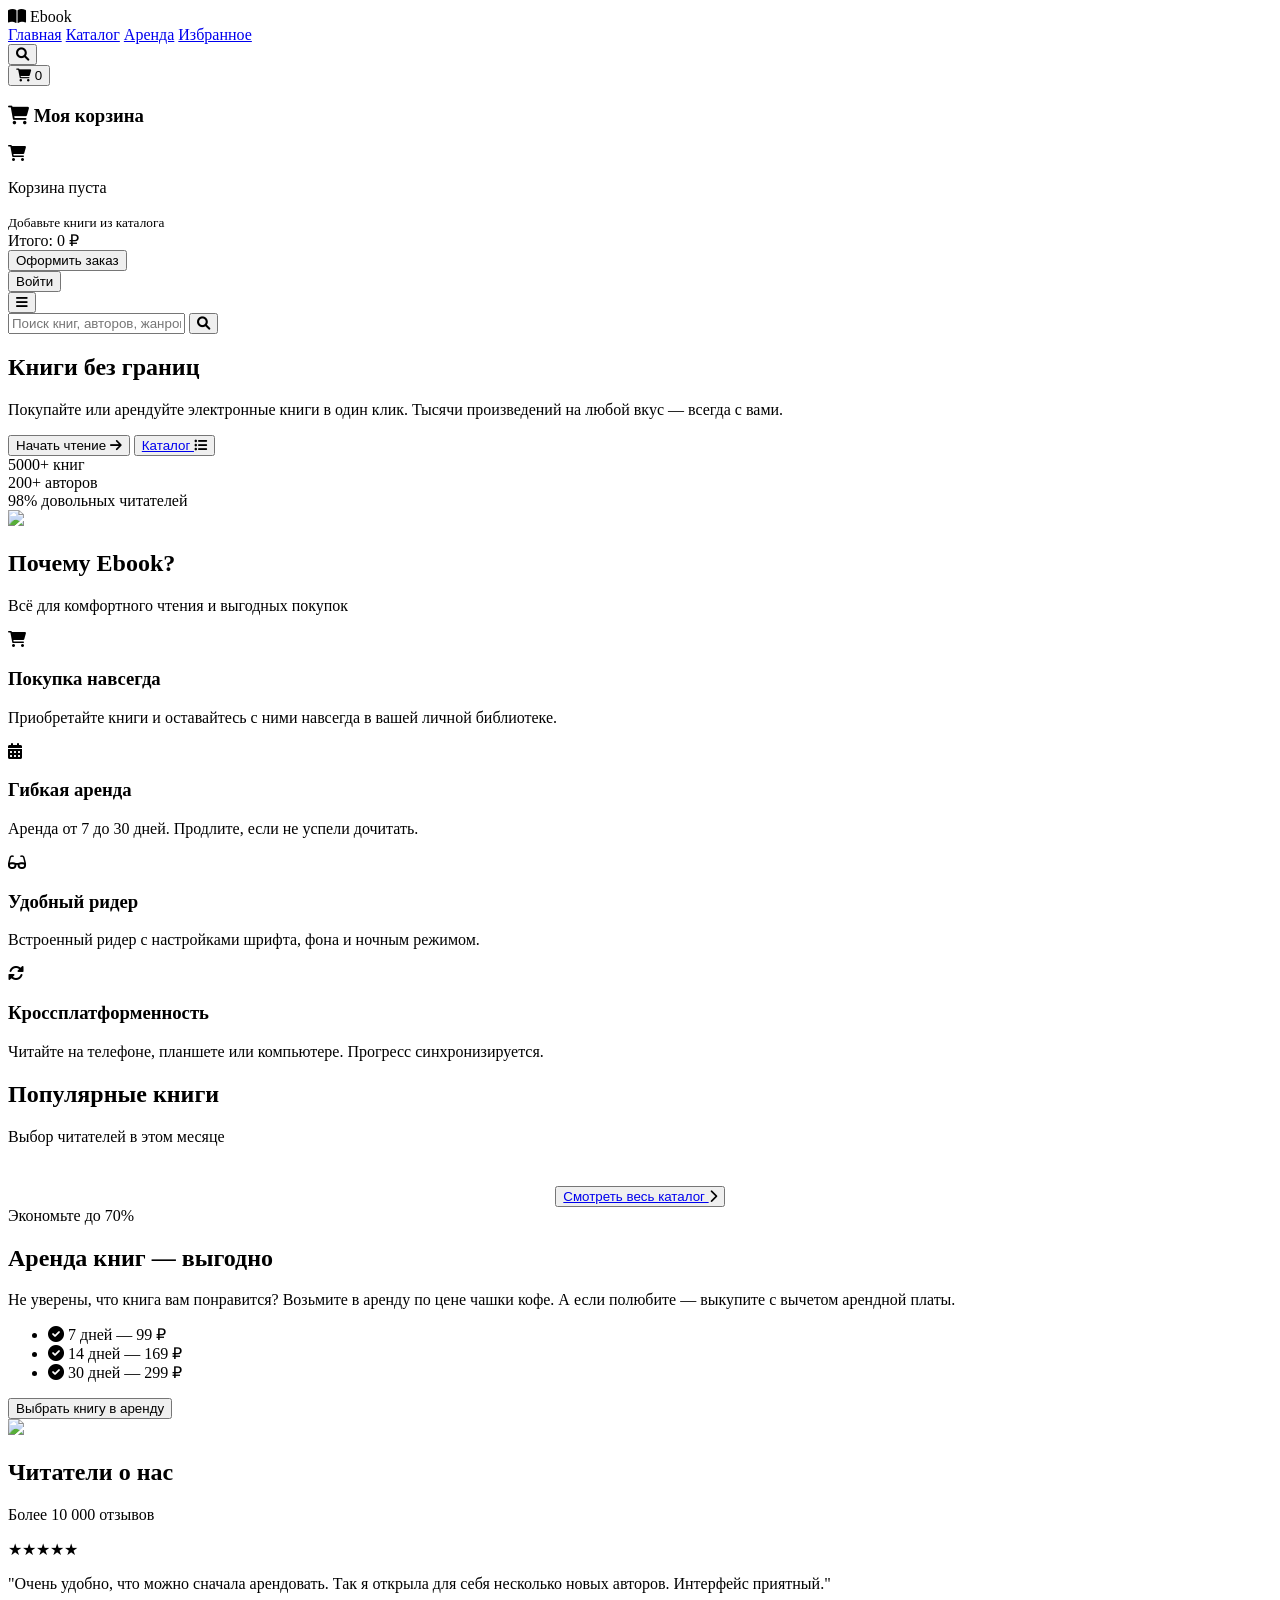
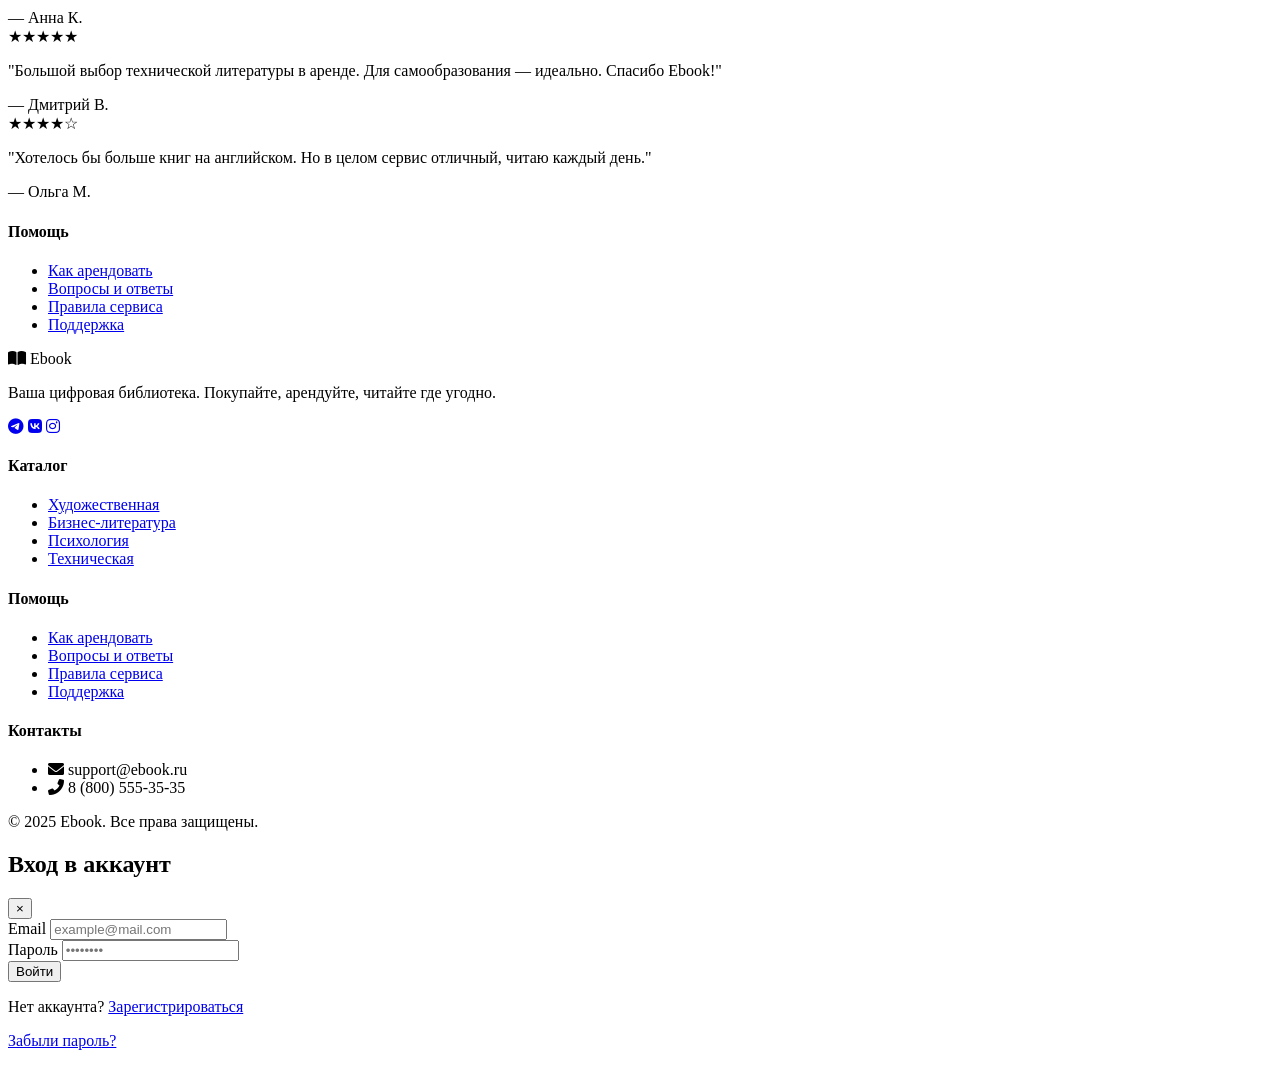
==== index.html @ e979ee13 "Add files via upload" ====
<!DOCTYPE html>
<html lang="ru">
<head>
    <meta charset="UTF-8">
    <meta name="viewport" content="width=device-width, initial-scale=1.0, user-scalable=yes">
    <title>Ebook — Покупка и аренда книг</title>
    <link rel="stylesheet" href="style.css">
    <link href="https://fonts.googleapis.com/css2?family=Inter:opsz,wght@14..32,300;14..32,400;14..32,600;14..32,700&display=swap" rel="stylesheet">
    <link rel="stylesheet" href="https://cdnjs.cloudflare.com/ajax/libs/font-awesome/6.0.0-beta3/css/all.min.css">
</head>
<body>
    <header class="header">
        <div class="container header-container">
            <div class="logo">
                <i class="fas fa-book-open"></i>
                <span>Ebook</span>
            </div>
            <nav class="nav">
                <a href="index.html" class="nav-link active">Главная</a>
                <a href="catalog.html" class="nav-link">Каталог</a>
                <a href="#" class="nav-link">Аренда</a>
                <a href="favorites.html" class="nav-link">Избранное</a>
            </nav>
            <div class="header-actions">
                <button class="icon-btn" id="searchToggle"><i class="fas fa-search"></i></button>
                <div style="position: relative;">
                    <button class="icon-btn cart-btn">
                        <i class="fas fa-shopping-cart"></i>
                        <span class="cart-badge">0</span>
                    </button>
                    <div id="cartDropdown" class="cart-dropdown">
                        <div class="cart-header">
                            <h3><i class="fas fa-shopping-cart"></i> Моя корзина</h3>
                        </div>
                        <div id="cartItems" class="cart-items">
                            <div class="cart-empty">
                                <i class="fas fa-shopping-cart"></i>
                                <p>Корзина пуста</p>
                                <small>Добавьте книги из каталога</small>
                            </div>
                        </div>
                        <div class="cart-footer">
                            <div class="cart-total">
                                <span>Итого:</span>
                                <span id="cartTotal">0 ₽</span>
                            </div>
                            <button id="checkoutBtn" class="cart-checkout-btn">Оформить заказ</button>
                        </div>
                    </div>
                </div>
                <div id="authButtons">
                    <button class="btn-outline" id="openLoginModal">Войти</button>
                </div>
                <div id="userMenuContainer"></div>
            </div>
            <button class="mobile-menu-btn" id="mobileMenuBtn"><i class="fas fa-bars"></i></button>
        </div>
        <div class="search-bar" id="searchBar">
            <div class="container">
                <input type="text" placeholder="Поиск книг, авторов, жанров..." id="searchInput">
                <button><i class="fas fa-search"></i></button>
            </div>
        </div>
    </header>

    <main>
        <section class="hero">
            <div class="container hero-container">
                <div class="hero-content">
                    <h1>Книги без границ</h1>
                    <p>Покупайте или арендуйте электронные книги в один клик. Тысячи произведений на любой вкус — всегда с вами.</p>
                    <div class="hero-buttons">
                        <button class="btn-primary">Начать чтение <i class="fas fa-arrow-right"></i></button>
                        <button class="btn-secondary">
                            <a href="catalog.html" class="nav-link">
                                Каталог
                            </a>
                            <i class="fas fa-list-ul"></i>
                        </button>
                    </div>
                    <div class="stats">
                        <div><span>5000+</span> книг</div>
                        <div><span>200+</span> авторов</div>
                        <div><span>98%</span> довольных читателей</div>
                    </div>
                </div>
                <div class="hero-image">
                    <img src="img/logo.png">
                </div>
            </div>
        </section>

        <section class="features">
            <div class="container">
                <div class="section-header">
                    <h2>Почему Ebook?</h2>
                    <p>Всё для комфортного чтения и выгодных покупок</p>
                </div>
                <div class="features-grid">
                    <div class="feature-card">
                        <i class="fas fa-shopping-cart"></i>
                        <h3>Покупка навсегда</h3>
                        <p>Приобретайте книги и оставайтесь с ними навсегда в вашей личной библиотеке.</p>
                    </div>
                    <div class="feature-card">
                        <i class="fas fa-calendar-alt"></i>
                        <h3>Гибкая аренда</h3>
                        <p>Аренда от 7 до 30 дней. Продлите, если не успели дочитать.</p>
                    </div>
                    <div class="feature-card">
                        <i class="fas fa-glasses"></i>
                        <h3>Удобный ридер</h3>
                        <p>Встроенный ридер с настройками шрифта, фона и ночным режимом.</p>
                    </div>
                    <div class="feature-card">
                        <i class="fas fa-sync-alt"></i>
                        <h3>Кроссплатформенность</h3>
                        <p>Читайте на телефоне, планшете или компьютере. Прогресс синхронизируется.</p>
                    </div>
                </div>
            </div>
        </section>

        <section class="catalog-preview">
            <div class="container">
                <div class="section-header">
                    <h2>Популярные книги</h2>
                    <p>Выбор читателей в этом месяце</p>
                </div>
                <div class="books-grid" id="booksGrid">
                    <!-- Книги будут подгружены через JS -->
                </div>
                <div class="catalog-footer" style="text-align: center; margin-top: 40px;">
                    <button class="btn-outline">
                        <a href="catalog.html" class="nav-link">
                                Смотреть весь каталог
                        </a> <i class="fas fa-chevron-right"></i></button>
                </div>
            </div>
        </section>

        <section class="rent-cta">
            <div class="container rent-container">
                <div class="rent-content">
                    <span class="rent-badge">Экономьте до 70%</span>
                    <h2>Аренда книг — выгодно</h2>
                    <p>Не уверены, что книга вам понравится? Возьмите в аренду по цене чашки кофе. А если полюбите — выкупите с вычетом арендной платы.</p>
                    <ul class="rent-list">
                        <li><i class="fas fa-check-circle"></i> 7 дней — 99 ₽</li>
                        <li><i class="fas fa-check-circle"></i> 14 дней — 169 ₽</li>
                        <li><i class="fas fa-check-circle"></i> 30 дней — 299 ₽</li>
                    </ul>
                    <button class="btn-primary">Выбрать книгу в аренду</button>
                </div>
                <div class="rent-image">
                    <img src="img/logo_rent.png">
                </div>
            </div>
        </section>

        <section class="testimonials">
            <div class="container">
                <div class="section-header">
                    <h2>Читатели о нас</h2>
                    <p>Более 10 000 отзывов</p>
                </div>
                <div class="testimonial-slider">
                    <div class="testimonial-card">
                        <div class="rating">★★★★★</div>
                        <p>"Очень удобно, что можно сначала арендовать. Так я открыла для себя несколько новых авторов. Интерфейс приятный."</p>
                        <div class="author">— Анна К.</div>
                    </div>
                    <div class="testimonial-card">
                        <div class="rating">★★★★★</div>
                        <p>"Большой выбор технической литературы в аренде. Для самообразования — идеально. Спасибо Ebook!"</p>
                        <div class="author">— Дмитрий В.</div>
                    </div>
                    <div class="testimonial-card">
                        <div class="rating">★★★★☆</div>
                        <p>"Хотелось бы больше книг на английском. Но в целом сервис отличный, читаю каждый день."</p>
                        <div class="author">— Ольга М.</div>
                    </div>
                </div>
            </div>
        </section>
    </main>

    <footer class="footer">
        <div class="container footer-container">
            <div class="footer-col">
                <h4>Помощь</h4>
                    <ul>
                        <li><a href="faq.html#how-to-rent">Как арендовать</a></li>
                        <li><a href="faq.html#qa">Вопросы и ответы</a></li>
                        <li><a href="faq.html#rules">Правила сервиса</a></li>
                        <li><a href="faq.html#support">Поддержка</a></li>
                    </ul>
                <div class="logo"><i class="fas fa-book-open"></i> Ebook</div>
                <p>Ваша цифровая библиотека. Покупайте, арендуйте, читайте где угодно.</p>
                <div class="socials">
                    <a href="#"><i class="fab fa-telegram"></i></a>
                    <a href="#"><i class="fab fa-vk"></i></a>
                    <a href="#"><i class="fab fa-instagram"></i></a>
                </div>
            </div>
            <div class="footer-col">
                <h4>Каталог</h4>
                <ul>
                    <li><a href="#">Художественная</a></li>
                    <li><a href="#">Бизнес-литература</a></li>
                    <li><a href="#">Психология</a></li>
                    <li><a href="#">Техническая</a></li>
                </ul>
            </div>
            <div class="footer-col">
                <h4>Помощь</h4>
                <ul>
                    <li><a href="#">Как арендовать</a></li>
                    <li><a href="#">Вопросы и ответы</a></li>
                    <li><a href="#">Правила сервиса</a></li>
                    <li><a href="#">Поддержка</a></li>
                </ul>
            </div>
            <div class="footer-col">
                <h4>Контакты</h4>
                <ul>
                    <li><i class="fas fa-envelope"></i> support@ebook.ru</li>
                    <li><i class="fas fa-phone-alt"></i> 8 (800) 555-35-35</li>
                </ul>
            </div>
        </div>
        <div class="footer-bottom">
            <p>© 2025 Ebook. Все права защищены.</p>
        </div>
    </footer>

    <!-- Модальное окно авторизации -->
    <div id="authModal" class="modal">
        <div class="modal-content">
            <div class="modal-header">
                <h2 id="modalTitle">Вход в аккаунт</h2>
                <button class="modal-close">&times;</button>
            </div>
            
            <div id="loginForm" class="auth-form">
                <div class="form-group">
                    <label for="loginEmail">Email</label>
                    <input type="email" id="loginEmail" placeholder="example@mail.com" required>
                </div>
                <div class="form-group">
                    <label for="loginPassword">Пароль</label>
                    <input type="password" id="loginPassword" placeholder="••••••••" required>
                </div>
                <button id="loginBtn" class="btn-primary auth-submit">Войти</button>
                <p class="auth-switch">
                    Нет аккаунта? <a href="#" id="switchToRegister">Зарегистрироваться</a>
                </p>
                <p class="auth-switch">
                    <a href="#" id="forgotPassword">Забыли пароль?</a>
                </p>
            </div>
            
            <div id="registerForm" class="auth-form" style="display: none;">
                <div class="form-group">
                    <label for="regUsername">Имя пользователя</label>
                    <input type="text" id="regUsername" placeholder="Иван Иванов" required>
                </div>
                <div class="form-group">
                    <label for="regEmail">Email</label>
                    <input type="email" id="regEmail" placeholder="example@mail.com" required>
                </div>
                <div class="form-group">
                    <label for="regPassword">Пароль</label>
                    <input type="password" id="regPassword" placeholder="минимум 6 символов" required>
                </div>
                <div class="form-group">
                    <label for="regConfirmPassword">Подтвердите пароль</label>
                    <input type="password" id="regConfirmPassword" placeholder="••••••••" required>
                </div>
                <button id="registerBtn" class="btn-primary auth-submit">Зарегистрироваться</button>
                <p class="auth-switch">
                    Уже есть аккаунт? <a href="#" id="switchToLogin">Войти</a>
                </p>
            </div>
            
            <div id="resetForm" class="auth-form" style="display: none;">
                <div class="form-group">
                    <label for="resetEmail">Email</label>
                    <input type="email" id="resetEmail" placeholder="example@mail.com" required>
                </div>
                <button id="resetBtn" class="btn-primary auth-submit">Сбросить пароль</button>
                <p class="auth-switch">
                    <a href="#" id="backToLogin">Вернуться ко входу</a>
                </p>
            </div>
            
            <div id="authMessage" class="auth-message"></div>
        </div>
    </div>

    <!-- Профиль пользователя -->
    <div id="userMenu" class="user-menu" style="display: none;">
        <div class="user-info">
            <i class="fas fa-user-circle"></i>
            <span id="userName"></span>
        </div>
        <div class="user-dropdown">
            <a href="#" id="userProfileBtn"><i class="fas fa-user"></i> Профиль</a>
            <a href="#" id="userOrdersBtn"><i class="fas fa-book"></i> Мои книги</a>
            <a href="#" id="logoutBtn"><i class="fas fa-sign-out-alt"></i> Выйти</a>
        </div>
    </div>

    <script type="module" src="script.js"></script>
</body>
</html>
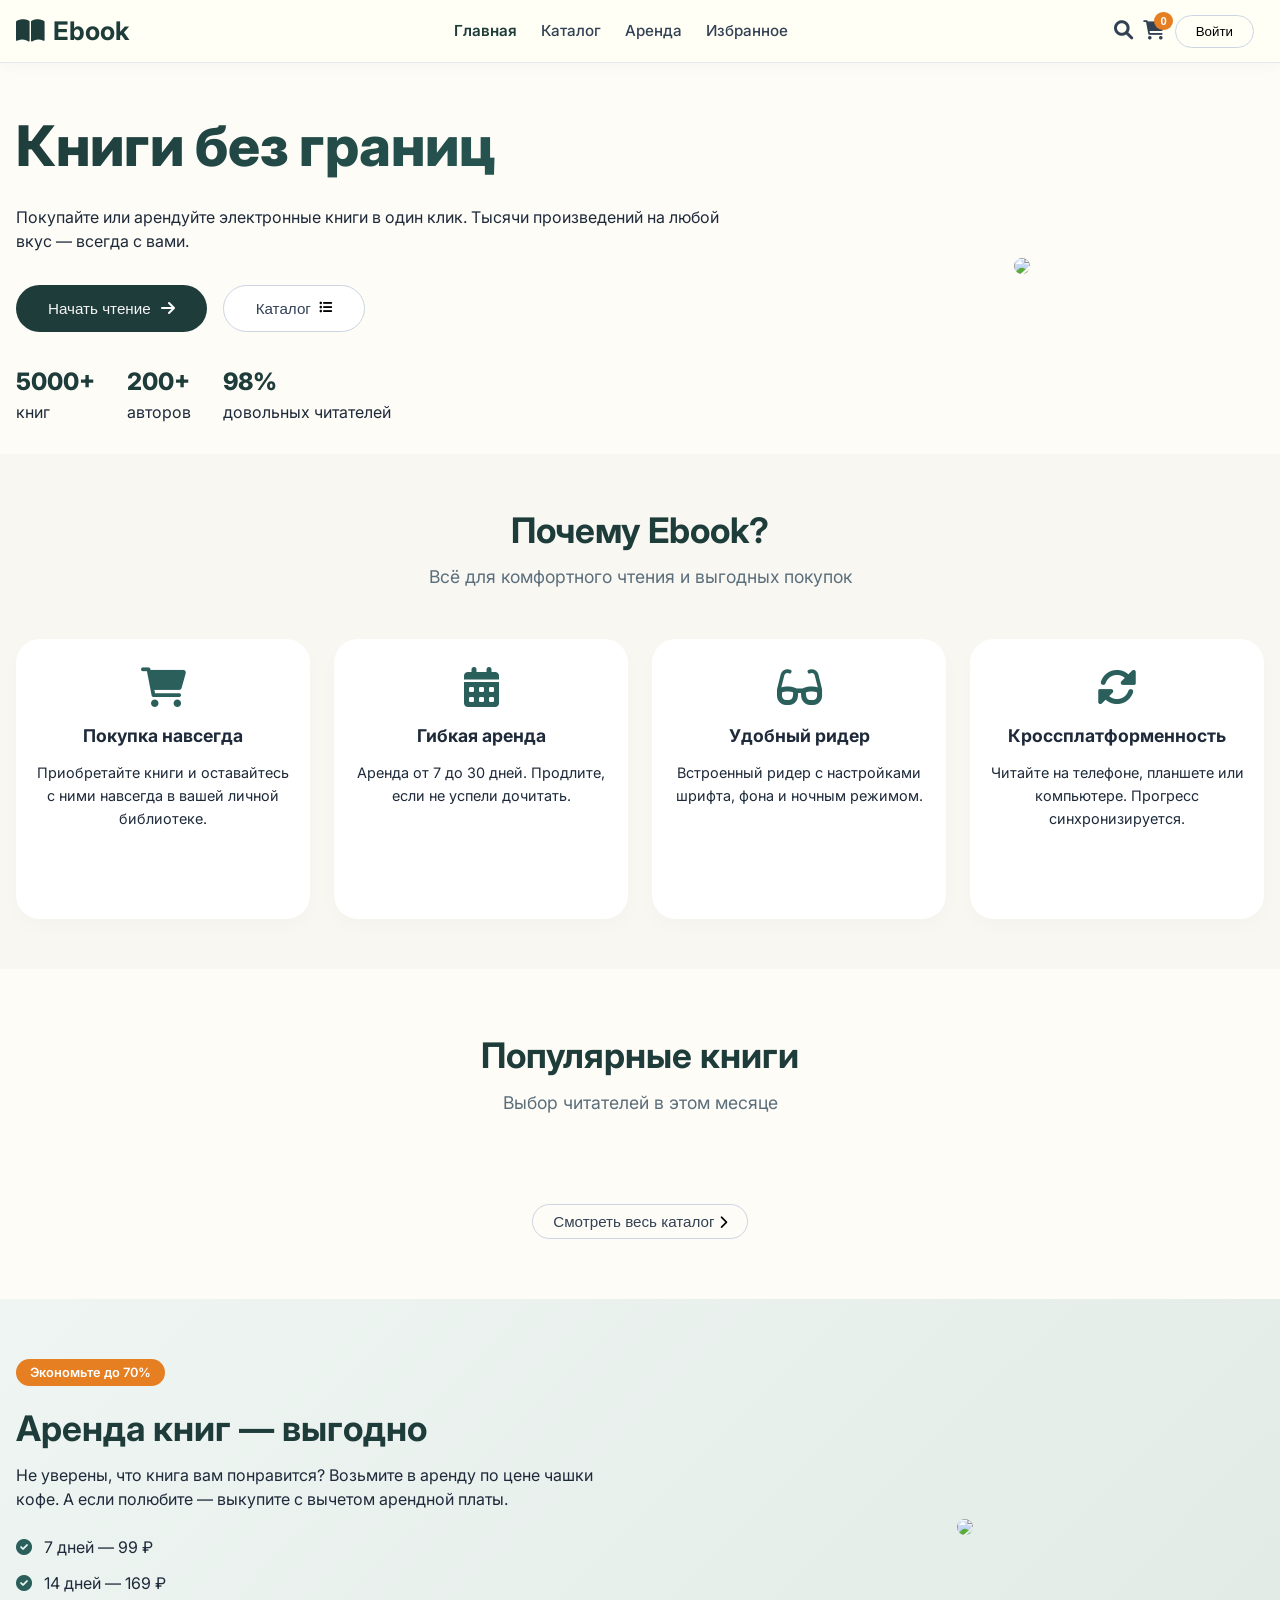
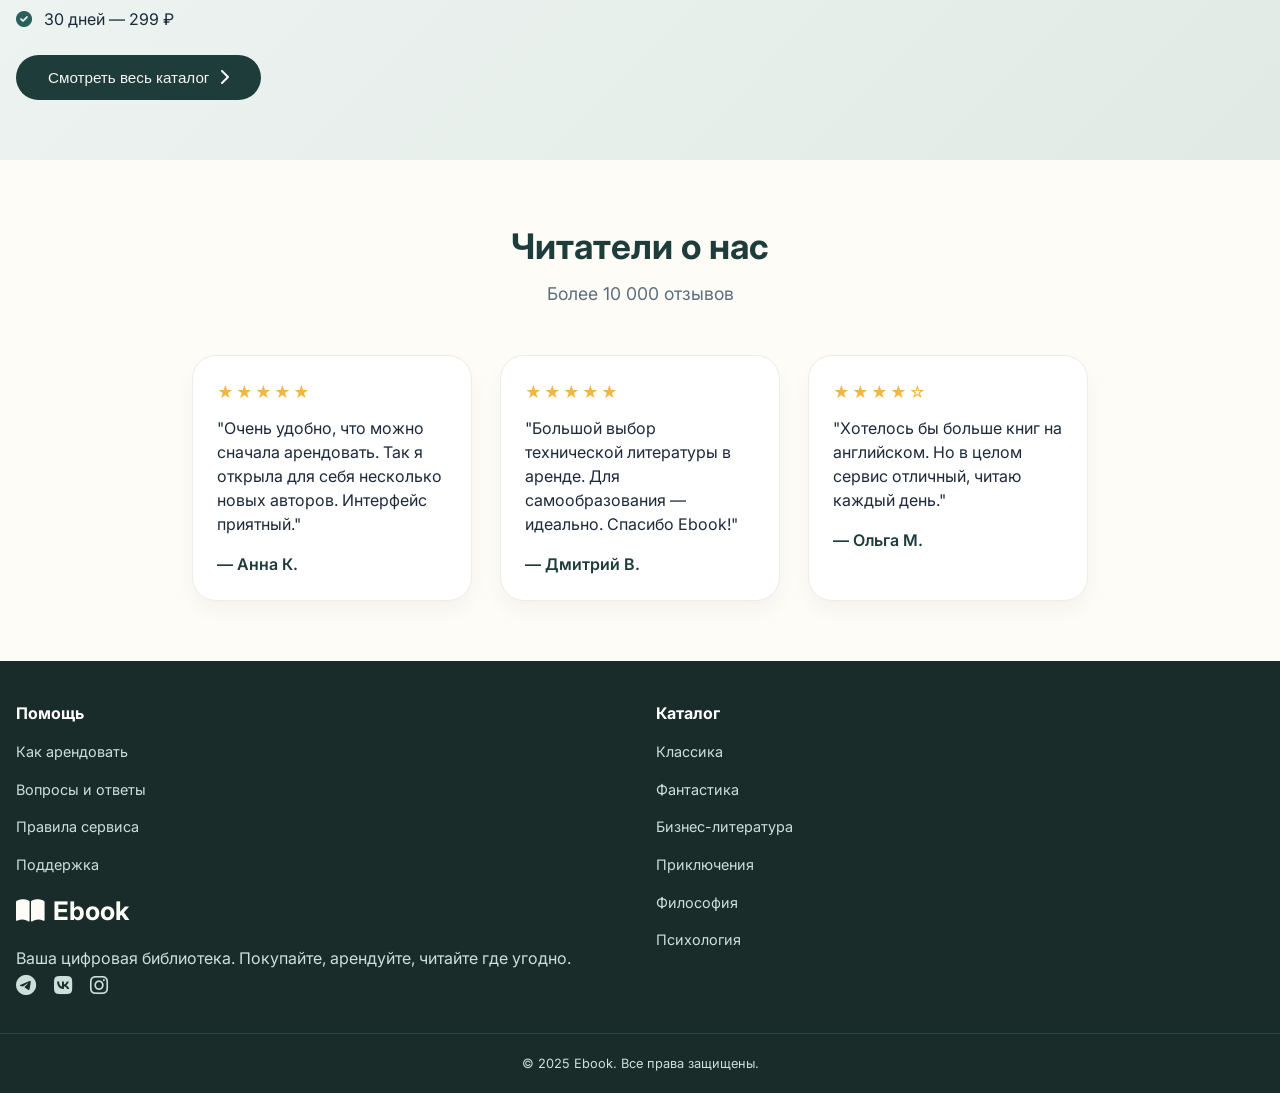
==== commit 179213a7: "Pre-release" ====
--- a/index.html
+++ b/index.html
@@ -18,7 +18,7 @@
             <nav class="nav">
                 <a href="index.html" class="nav-link active">Главная</a>
                 <a href="catalog.html" class="nav-link">Каталог</a>
-                <a href="#" class="nav-link">Аренда</a>
+                <a href="rentals.html" class="nav-link">Аренда</a>
                 <a href="favorites.html" class="nav-link">Избранное</a>
             </nav>
             <div class="header-actions">
@@ -70,7 +70,10 @@
                     <h1>Книги без границ</h1>
                     <p>Покупайте или арендуйте электронные книги в один клик. Тысячи произведений на любой вкус — всегда с вами.</p>
                     <div class="hero-buttons">
-                        <button class="btn-primary">Начать чтение <i class="fas fa-arrow-right"></i></button>
+                        <button class="btn-primary"; >
+                            <a href="catalog.html" class="nav-link"; style="color: whitesmoke;">
+                                Начать чтение
+                            </a><i class="fas fa-arrow-right"></i></button>
                         <button class="btn-secondary">
                             <a href="catalog.html" class="nav-link">
                                 Каталог
@@ -150,7 +153,9 @@
                         <li><i class="fas fa-check-circle"></i> 14 дней — 169 ₽</li>
                         <li><i class="fas fa-check-circle"></i> 30 дней — 299 ₽</li>
                     </ul>
-                    <button class="btn-primary">Выбрать книгу в аренду</button>
+                    <button class="btn-primary"><a href="catalog.html" class="nav-link"; style="color: whitesmoke;">
+                                Смотреть весь каталог
+                        </a> <i class="fas fa-chevron-right"></i></button></button>
                 </div>
                 <div class="rent-image">
                     <img src="img/logo_rent.png">
@@ -206,26 +211,12 @@
             <div class="footer-col">
                 <h4>Каталог</h4>
                 <ul>
-                    <li><a href="#">Художественная</a></li>
-                    <li><a href="#">Бизнес-литература</a></li>
-                    <li><a href="#">Психология</a></li>
-                    <li><a href="#">Техническая</a></li>
-                </ul>
-            </div>
-            <div class="footer-col">
-                <h4>Помощь</h4>
-                <ul>
-                    <li><a href="#">Как арендовать</a></li>
-                    <li><a href="#">Вопросы и ответы</a></li>
-                    <li><a href="#">Правила сервиса</a></li>
-                    <li><a href="#">Поддержка</a></li>
-                </ul>
-            </div>
-            <div class="footer-col">
-                <h4>Контакты</h4>
-                <ul>
-                    <li><i class="fas fa-envelope"></i> support@ebook.ru</li>
-                    <li><i class="fas fa-phone-alt"></i> 8 (800) 555-35-35</li>
+                    <li><a href="catalog.html?genre=классика">Классика</a></li>
+                    <li><a href="catalog.html?genre=фантастика">Фантастика</a></li>
+                    <li><a href="catalog.html?genre=бизнес">Бизнес-литература</a></li>
+                    <li><a href="catalog.html?genre=приключения">Приключения</a></li>
+                    <li><a href="catalog.html?genre=философия">Философия</a></li>
+                    <li><a href="catalog.html?genre=психология">Психология</a></li>
                 </ul>
             </div>
         </div>
@@ -306,7 +297,8 @@
         </div>
         <div class="user-dropdown">
             <a href="#" id="userProfileBtn"><i class="fas fa-user"></i> Профиль</a>
-            <a href="#" id="userOrdersBtn"><i class="fas fa-book"></i> Мои книги</a>
+            <a href="rentals.html"><i class="fas fa-calendar-alt"></i> Мои аренды</a>
+            <a href="favorites.html"><i class="fas fa-heart"></i> Избранное</a>
             <a href="#" id="logoutBtn"><i class="fas fa-sign-out-alt"></i> Выйти</a>
         </div>
     </div>
--- a/style.css
+++ b/style.css
@@ -0,0 +1,1187 @@
+/* RESET & BASE */
+* {
+    margin: 0;
+    padding: 0;
+    box-sizing: border-box;
+}
+
+body {
+    font-family: 'Inter', sans-serif;
+    background-color: #fefcf7;
+    color: #1e2a3a;
+    line-height: 1.5;
+}
+
+.container {
+    max-width: 1400px;
+    margin: 0 auto;
+    padding: 0 16px;
+}
+
+/* TYPOGRAPHY */
+h1 {
+    font-size: 3.5rem;
+    font-weight: 800;
+    line-height: 1.2;
+    margin-bottom: 1.5rem;
+    background: linear-gradient(135deg, #1e3c3a, #2a5f5b);
+    -webkit-background-clip: text;
+    background-clip: text;
+    color: transparent;
+}
+
+h2 {
+    font-size: 2.2rem;
+    margin-bottom: 0.5rem;
+    color: #1e3c3a;
+}
+
+.section-header {
+    text-align: center;
+    margin-bottom: 3rem;
+}
+
+.section-header p {
+    color: #5a6e7c;
+    font-size: 1.1rem;
+}
+
+/* BUTTONS */
+.btn-primary {
+    background: #1e3c3a;
+    color: white;
+    border: none;
+    padding: 14px 32px;
+    border-radius: 40px;
+    font-weight: 600;
+    font-size: 1rem;
+    cursor: pointer;
+    transition: 0.2s;
+    display: inline-flex;
+    align-items: center;
+    gap: 10px;
+}
+
+.btn-primary:hover {
+    background: #2a5f5b;
+    transform: translateY(-2px);
+    box-shadow: 0 10px 20px rgba(0,0,0,0.05);
+}
+
+.btn-secondary {
+    background: white;
+    border: 1px solid #cbd5e1;
+    padding: 14px 32px;
+    border-radius: 40px;
+    font-weight: 600;
+    cursor: pointer;
+    transition: 0.2s;
+    display: inline-flex;
+    align-items: center;
+    gap: 8px;
+}
+
+.btn-secondary:hover {
+    background: #f1f5f9;
+    border-color: #1e3c3a;
+}
+
+.btn-outline {
+    background: transparent;
+    border: 1px solid #cbd5e1;
+    padding: 8px 20px;
+    border-radius: 40px;
+    font-weight: 500;
+    cursor: pointer;
+    transition: 0.2s;
+}
+
+.btn-outline:hover {
+    border-color: #1e3c3a;
+    background: #f8fafc;
+}
+
+/* HEADER */
+.header {
+    background: white;
+    box-shadow: 0 2px 15px rgba(0,0,0,0.03);
+    position: sticky;
+    top: 0;
+    z-index: 100;
+    backdrop-filter: blur(8px);
+    background: rgba(255,255,245,0.92);
+}
+
+.header-container {
+    display: flex;
+    justify-content: space-between;
+    align-items: center;
+    padding: 12px 16px;
+    gap: 20px;
+    flex-wrap: wrap;
+}
+
+.logo {
+    font-size: 1.6rem;
+    font-weight: 700;
+    color: #1e3c3a;
+    display: flex;
+    align-items: center;
+    gap: 8px;
+}
+
+.logo i {
+    font-size: 1.6rem;
+}
+
+.nav {
+    display: flex;
+    gap: 24px;
+}
+
+.nav-link {
+    text-decoration: none;
+    color: #334155;
+    font-weight: 500;
+    transition: 0.2s;
+    font-size: 0.95rem;
+}
+
+.nav-link.active,
+.nav-link:hover {
+    color: #1e3c3a;
+    font-weight: 600;
+}
+
+.header-actions {
+    display: flex;
+    gap: 10px;
+    align-items: center;
+    position: relative;
+}
+
+.icon-btn {
+    background: none;
+    border: none;
+    font-size: 1.2rem;
+    cursor: pointer;
+    color: #334155;
+    position: relative;
+}
+
+.cart-badge {
+    position: absolute;
+    top: -8px;
+    right: -8px;
+    background: #e67e22;
+    color: white;
+    font-size: 0.7rem;
+    border-radius: 20px;
+    padding: 2px 6px;
+    font-weight: bold;
+    display: flex;
+    align-items: center;
+    justify-content: center;
+    min-width: 18px;
+    height: 18px;
+}
+
+.mobile-menu-btn {
+    display: none;
+    background: none;
+    border: none;
+    font-size: 1.6rem;
+    cursor: pointer;
+}
+
+.search-bar {
+    max-height: 0;
+    overflow: hidden;
+    transition: max-height 0.3s ease;
+    background: white;
+    border-top: 1px solid #e2e8f0;
+}
+
+.search-bar.open {
+    max-height: 80px;
+    padding: 16px 0;
+}
+
+.search-bar .container {
+    display: flex;
+    gap: 12px;
+}
+
+.search-bar input {
+    flex: 1;
+    padding: 12px 20px;
+    border: 1px solid #e2e8f0;
+    border-radius: 60px;
+    font-size: 1rem;
+}
+
+.search-bar button {
+    background: #1e3c3a;
+    border: none;
+    padding: 0 24px;
+    border-radius: 60px;
+    color: white;
+    cursor: pointer;
+}
+
+/* HERO */
+.hero {
+    padding: 50px 0 30px;
+}
+
+.hero-container {
+    display: flex;
+    align-items: center;
+    gap: 40px;
+    flex-wrap: wrap;
+}
+
+.hero-content {
+    flex: 1.2;
+}
+
+.hero-buttons {
+    display: flex;
+    gap: 16px;
+    margin: 32px 0;
+    flex-wrap: wrap;
+}
+
+.stats {
+    display: flex;
+    gap: 32px;
+    margin-top: 20px;
+}
+
+.stats div span {
+    font-weight: 800;
+    font-size: 1.5rem;
+    display: block;
+    color: #1e3c3a;
+}
+
+.hero-image {
+    flex: 0.8;
+    text-align: center;
+}
+
+.hero-image img {
+    max-width: 100%;
+    border-radius: 32px;
+}
+
+/* FEATURES */
+.features {
+    padding: 50px 0;
+    background: #f9f7f2;
+}
+
+.features-grid {
+    display: grid;
+    grid-template-columns: repeat(auto-fit, minmax(220px, 1fr));
+    gap: 24px;
+}
+
+.feature-card {
+    background: white;
+    padding: 28px 20px;
+    border-radius: 24px;
+    text-align: center;
+    transition: 0.2s;
+    box-shadow: 0 8px 20px rgba(0,0,0,0.02);
+    min-height: 280px;
+    flex-direction: column;
+    justify-content: center;
+}
+
+.feature-card i {
+    font-size: 2.5rem;
+    color: #2a5f5b;
+    margin-bottom: 16px;
+}
+
+.feature-card h3 {
+    font-size: 1.1rem;
+    margin-bottom: 12px;
+}
+
+.feature-card p {
+    font-size: 0.9rem;
+    line-height: 1.6;
+}
+
+/* BOOKS GRID */
+.catalog-preview {
+    padding: 60px 0;
+}
+
+.books-grid {
+    display: grid;
+    grid-template-columns: repeat(auto-fill, minmax(200px, 1fr));
+    gap: 28px;
+    margin-bottom: 40px;
+}
+
+.book-card {
+    background: white;
+    border-radius: 20px;
+    overflow: hidden;
+    box-shadow: 0 10px 20px rgba(0,0,0,0.05);
+    transition: 0.2s;
+    cursor: pointer;
+    display: flex;
+    flex-direction: column;
+}
+
+.book-card:hover {
+    transform: translateY(-6px);
+    box-shadow: 0 20px 30px -12px rgba(0,0,0,0.1);
+}
+
+.book-cover {
+    height: 250px;
+    background: #eef2f0;
+    display: flex;
+    align-items: center;
+    justify-content: center;
+    overflow: hidden;
+    position: relative;
+}
+
+.book-cover img {
+    width: 100%;
+    height: 100%;
+    object-fit: cover;
+    transition: transform 0.3s ease;
+}
+
+.book-card:hover .book-cover img {
+    transform: scale(1.05);
+}
+
+.book-info {
+    padding: 16px;
+    flex-grow: 1;
+    display: flex;
+    flex-direction: column;
+}
+
+.book-header {
+    display: flex;
+    justify-content: space-between;
+    align-items: flex-start;
+    gap: 10px;
+    margin-bottom: 4px;
+}
+
+.book-title {
+    font-weight: 700;
+    font-size: 1rem;
+    line-height: 1.3;
+    flex: 1;
+}
+
+.book-author {
+    color: #5a6e7c;
+    font-size: 0.8rem;
+    margin-bottom: 10px;
+}
+
+.book-description {
+    font-size: 0.8rem;
+    color: #5a6e7c;
+    line-height: 1.4;
+    margin-bottom: 12px;
+    flex-grow: 1;
+}
+
+.book-actions {
+    display: flex;
+    justify-content: space-between;
+    align-items: center;
+    margin-top: auto;
+    gap: 8px;
+    flex-wrap: wrap;
+}
+
+.price {
+    font-weight: 800;
+    color: #1e3c3a;
+    white-space: nowrap;
+    font-size: 1rem;
+}
+
+.rent-btn, .buy-btn {
+    border: none;
+    padding: 6px 10px;
+    border-radius: 30px;
+    font-size: 0.7rem;
+    font-weight: 600;
+    cursor: pointer;
+    white-space: nowrap;
+}
+
+.rent-btn {
+    background: #eef2ff;
+    color: #1e3c3a;
+}
+
+.buy-btn {
+    background: #1e3c3a;
+    color: white;
+}
+
+/* RENT CTA */
+.rent-cta {
+    background: linear-gradient(135deg, #eef5f2, #e2eae6);
+    padding: 60px 0;
+}
+
+.rent-container {
+    display: flex;
+    align-items: center;
+    gap: 50px;
+    flex-wrap: wrap;
+}
+
+.rent-content {
+    flex: 1;
+}
+
+.rent-badge {
+    background: #e67e22;
+    color: white;
+    padding: 4px 14px;
+    border-radius: 50px;
+    font-size: 0.8rem;
+    font-weight: 600;
+    display: inline-block;
+    margin-bottom: 16px;
+}
+
+.rent-list {
+    list-style: none;
+    margin: 24px 0;
+}
+
+.rent-list li {
+    margin: 12px 0;
+    display: flex;
+    align-items: center;
+    gap: 12px;
+}
+
+.rent-list i {
+    color: #2a5f5b;
+}
+
+.rent-image {
+    flex: 1;
+    text-align: center;
+}
+
+.rent-image img {
+    max-width: 60%;
+    height: auto;
+    border-radius: 28px;
+}
+
+/* TESTIMONIALS */
+.testimonials {
+    padding: 60px 0;
+}
+
+.testimonial-slider {
+    display: flex;
+    gap: 28px;
+    flex-wrap: wrap;
+    justify-content: center;
+}
+
+.testimonial-card {
+    background: white;
+    border-radius: 24px;
+    padding: 24px;
+    width: 280px;
+    box-shadow: 0 10px 20px rgba(0,0,0,0.04);
+    border: 1px solid #f0ede8;
+}
+
+.rating {
+    color: #f4b642;
+    margin-bottom: 12px;
+    letter-spacing: 2px;
+}
+
+.author {
+    margin-top: 16px;
+    font-weight: 600;
+    color: #1e3c3a;
+}
+
+/* FOOTER */
+.footer {
+    background: #1a2c2a;
+    color: #cddfda;
+    padding-top: 40px;
+}
+
+.footer-container {
+    display: grid;
+    grid-template-columns: repeat(auto-fit, minmax(180px, 1fr));
+    gap: 32px;
+    padding-bottom: 32px;
+}
+
+.footer-col .logo {
+    color: #fefcf7;
+    margin-bottom: 16px;
+}
+
+.footer-col h4 {
+    color: white;
+    margin-bottom: 16px;
+    font-size: 1rem;
+}
+
+.footer-col ul {
+    list-style: none;
+}
+
+.footer-col ul li, .footer-col ul li a {
+    color: #cddfda;
+    text-decoration: none;
+    margin-bottom: 8px;
+    display: flex;
+    gap: 8px;
+    align-items: center;
+    font-size: 0.9rem;
+    transition: 0.2s;
+}
+
+.footer-col ul li a:hover {
+    color: white;
+}
+
+.socials a {
+    color: #cddfda;
+    font-size: 1.3rem;
+    margin-right: 14px;
+    transition: 0.2s;
+}
+
+.socials a:hover {
+    color: white;
+}
+
+.footer-bottom {
+    text-align: center;
+    padding: 20px;
+    border-top: 1px solid #2c4743;
+    font-size: 0.8rem;
+}
+
+/* RESPONSIVE */
+@media (max-width: 992px) {
+    .container {
+        padding: 0 12px;
+    }
+    h1 { font-size: 2.8rem; }
+    h2 { font-size: 2rem; }
+}
+
+@media (max-width: 768px) {
+    .nav, .header-actions {
+        display: none;
+    }
+    .mobile-menu-btn {
+        display: block;
+    }
+    h1 { font-size: 2rem; }
+    h2 { font-size: 1.5rem; }
+    .hero-container { flex-direction: column; text-align: center; }
+    .stats { justify-content: center; }
+    .hero-buttons { justify-content: center; }
+    .rent-container { flex-direction: column; text-align: center; }
+    .rent-list li { justify-content: center; }
+    .books-grid {
+        grid-template-columns: repeat(auto-fill, minmax(160px, 1fr));
+        gap: 16px;
+    }
+    .book-cover {
+        height: 200px;
+    }
+    .footer-container {
+        grid-template-columns: 1fr 1fr;
+        gap: 24px;
+    }
+}
+
+@media (max-width: 480px) {
+    .container {
+        padding: 0 8px;
+    }
+    h1 { font-size: 1.6rem; }
+    .books-grid {
+        grid-template-columns: repeat(auto-fill, minmax(140px, 1fr));
+        gap: 12px;
+    }
+    .book-cover {
+        height: 160px;
+    }
+    .footer-container {
+        grid-template-columns: 1fr;
+        gap: 20px;
+    }
+}
+
+/* ========== МОДАЛЬНОЕ ОКНО АВТОРИЗАЦИИ ========== */
+.modal {
+    display: none;
+    position: fixed;
+    z-index: 1000;
+    left: 0;
+    top: 0;
+    width: 100%;
+    height: 100%;
+    background-color: rgba(0,0,0,0.5);
+    animation: fadeIn 0.3s;
+}
+
+@keyframes fadeIn {
+    from { opacity: 0; }
+    to { opacity: 1; }
+}
+
+.modal-content {
+    background-color: white;
+    margin: 10% auto;
+    padding: 0;
+    border-radius: 24px;
+    width: 90%;
+    max-width: 420px;
+    box-shadow: 0 20px 60px rgba(0,0,0,0.2);
+    animation: slideDown 0.3s;
+}
+
+@keyframes slideDown {
+    from {
+        transform: translateY(-50px);
+        opacity: 0;
+    }
+    to {
+        transform: translateY(0);
+        opacity: 1;
+    }
+}
+
+.modal-header {
+    display: flex;
+    justify-content: space-between;
+    align-items: center;
+    padding: 20px 24px;
+    border-bottom: 1px solid #e2e8f0;
+}
+
+.modal-header h2 {
+    margin: 0;
+    font-size: 1.3rem;
+}
+
+.modal-close {
+    background: none;
+    border: none;
+    font-size: 28px;
+    cursor: pointer;
+    color: #94a3b8;
+    transition: 0.2s;
+}
+
+.modal-close:hover {
+    color: #1e3c3a;
+}
+
+.auth-form {
+    padding: 24px;
+}
+
+.form-group {
+    margin-bottom: 16px;
+}
+
+.form-group label {
+    display: block;
+    margin-bottom: 6px;
+    font-weight: 600;
+    color: #1e2a3a;
+    font-size: 0.9rem;
+}
+
+.form-group input {
+    width: 100%;
+    padding: 10px 14px;
+    border: 1px solid #cbd5e1;
+    border-radius: 12px;
+    font-size: 0.95rem;
+    transition: 0.2s;
+}
+
+.form-group input:focus {
+    outline: none;
+    border-color: #1e3c3a;
+    box-shadow: 0 0 0 3px rgba(30,60,58,0.08);
+}
+
+.auth-submit {
+    width: 100%;
+    margin-top: 4px;
+    justify-content: center;
+}
+
+.auth-switch {
+    text-align: center;
+    margin-top: 16px;
+    font-size: 0.85rem;
+    color: #64748b;
+}
+
+.auth-switch a {
+    color: #1e3c3a;
+    text-decoration: none;
+    font-weight: 600;
+}
+
+.auth-switch a:hover {
+    text-decoration: underline;
+}
+
+.auth-message {
+    padding: 0 24px 20px;
+    margin-top: -8px;
+}
+
+.auth-message.success {
+    color: #10b981;
+    background: #d1fae5;
+    padding: 10px;
+    border-radius: 12px;
+}
+
+.auth-message.error {
+    color: #ef4444;
+    background: #fee2e2;
+    padding: 10px;
+    border-radius: 12px;
+}
+
+/* ========== МЕНЮ ПОЛЬЗОВАТЕЛЯ ========== */
+.user-menu {
+    position: relative;
+    cursor: pointer;
+}
+
+.user-info {
+    display: flex;
+    align-items: center;
+    gap: 8px;
+    padding: 6px 12px;
+    border-radius: 40px;
+    background: #f1f5f9;
+    transition: 0.2s;
+}
+
+.user-info:hover {
+    background: #e2e8f0;
+}
+
+.user-info i {
+    font-size: 1.2rem;
+    color: #1e3c3a;
+}
+
+.user-info span {
+    font-weight: 500;
+    color: #1e2a3a;
+    font-size: 0.9rem;
+}
+
+.user-dropdown {
+    display: none;
+    position: absolute;
+    top: 100%;
+    right: 0;
+    margin-top: 8px;
+    background: white;
+    border-radius: 16px;
+    box-shadow: 0 10px 30px rgba(0,0,0,0.1);
+    min-width: 180px;
+    z-index: 100;
+    overflow: hidden;
+}
+
+.user-menu:hover .user-dropdown {
+    display: block;
+}
+
+.user-dropdown a {
+    display: flex;
+    align-items: center;
+    gap: 10px;
+    padding: 10px 16px;
+    text-decoration: none;
+    color: #334155;
+    transition: 0.2s;
+    font-size: 0.9rem;
+}
+
+.user-dropdown a:hover {
+    background: #f1f5f9;
+    color: #1e3c3a;
+}
+
+.user-dropdown a i {
+    width: 18px;
+}
+
+/* ========== УВЕДОМЛЕНИЕ (TOAST) ========== */
+.toast-notification {
+    position: fixed;
+    bottom: 20px;
+    left: 20px;
+    background: white;
+    border-radius: 16px;
+    padding: 14px 20px;
+    box-shadow: 0 10px 30px rgba(0,0,0,0.15);
+    display: flex;
+    align-items: center;
+    gap: 12px;
+    z-index: 1100;
+    animation: slideInLeft 0.3s ease;
+    border-left: 4px solid #2a5f5b;
+    max-width: 320px;
+}
+
+@keyframes slideInLeft {
+    from {
+        transform: translateX(-100%);
+        opacity: 0;
+    }
+    to {
+        transform: translateX(0);
+        opacity: 1;
+    }
+}
+
+.toast-notification i {
+    font-size: 1.3rem;
+    color: #2a5f5b;
+}
+
+.toast-content {
+    flex: 1;
+}
+
+.toast-title {
+    font-weight: 700;
+    color: #1e3c3a;
+    margin-bottom: 2px;
+    font-size: 0.95rem;
+}
+
+.toast-message {
+    font-size: 0.8rem;
+    color: #5a6e7c;
+}
+
+.toast-close {
+    background: none;
+    border: none;
+    font-size: 1.1rem;
+    cursor: pointer;
+    color: #94a3b8;
+    transition: 0.2s;
+}
+
+.toast-close:hover {
+    color: #1e3c3a;
+}
+
+/* ========== КОРЗИНА (DROPDOWN) ========== */
+.cart-dropdown {
+    position: absolute;
+    top: 100%;
+    right: 0;
+    margin-top: 10px;
+    background: white;
+    border-radius: 20px;
+    box-shadow: 0 15px 40px rgba(0,0,0,0.12);
+    width: 350px;
+    max-width: 90vw;
+    z-index: 1000;
+    display: none;
+    overflow: hidden;
+    animation: fadeInDown 0.2s ease;
+}
+
+@keyframes fadeInDown {
+    from {
+        opacity: 0;
+        transform: translateY(-10px);
+    }
+    to {
+        opacity: 1;
+        transform: translateY(0);
+    }
+}
+
+.cart-dropdown.show {
+    display: block;
+}
+
+.cart-header {
+    padding: 14px 18px;
+    background: #f9f7f2;
+    border-bottom: 1px solid #e8e4dc;
+}
+
+.cart-header h3 {
+    font-size: 1rem;
+    color: #1e3c3a;
+    display: flex;
+    align-items: center;
+    gap: 8px;
+}
+
+.cart-items {
+    max-height: 350px;
+    overflow-y: auto;
+}
+
+.cart-item {
+    display: flex;
+    gap: 12px;
+    padding: 12px 16px;
+    border-bottom: 1px solid #f0ede8;
+    transition: 0.2s;
+}
+
+.cart-item:hover {
+    background: #fefcf7;
+}
+
+.cart-item-image {
+    width: 50px;
+    height: 66px;
+    border-radius: 10px;
+    overflow: hidden;
+    background: #eef2f0;
+    flex-shrink: 0;
+}
+
+.cart-item-image img {
+    width: 100%;
+    height: 100%;
+    object-fit: cover;
+}
+
+.cart-item-details {
+    flex: 1;
+}
+
+.cart-item-title {
+    font-weight: 700;
+    color: #1e2a3a;
+    font-size: 0.85rem;
+    margin-bottom: 2px;
+}
+
+.cart-item-author {
+    font-size: 0.7rem;
+    color: #5a6e7c;
+    margin-bottom: 4px;
+}
+
+.cart-item-price {
+    font-weight: 700;
+    color: #1e3c3a;
+    font-size: 0.8rem;
+}
+
+.cart-item-type {
+    display: inline-block;
+    background: #eef2ff;
+    padding: 2px 8px;
+    border-radius: 20px;
+    font-size: 0.65rem;
+    font-weight: 600;
+    color: #1e3c3a;
+    margin-left: 6px;
+}
+
+.cart-item-remove {
+    background: none;
+    border: none;
+    color: #cbd5e1;
+    cursor: pointer;
+    font-size: 0.9rem;
+    transition: 0.2s;
+    padding: 0 6px;
+}
+
+.cart-item-remove:hover {
+    color: #ef4444;
+}
+
+.cart-footer {
+    padding: 14px 18px;
+    background: #f9f7f2;
+    border-top: 1px solid #e8e4dc;
+}
+
+.cart-total {
+    display: flex;
+    justify-content: space-between;
+    font-weight: 700;
+    color: #1e3c3a;
+    margin-bottom: 12px;
+    font-size: 0.95rem;
+}
+
+.cart-checkout-btn {
+    width: 100%;
+    background: #1e3c3a;
+    color: white;
+    border: none;
+    padding: 10px;
+    border-radius: 40px;
+    font-weight: 600;
+    cursor: pointer;
+    transition: 0.2s;
+}
+
+.cart-checkout-btn:hover {
+    background: #2a5f5b;
+    transform: translateY(-2px);
+}
+
+.cart-empty {
+    padding: 30px 16px;
+    text-align: center;
+    color: #5a6e7c;
+}
+
+.cart-empty i {
+    font-size: 2.5rem;
+    color: #cbd5e1;
+    margin-bottom: 10px;
+    display: block;
+}
+
+/* ========== КНОПКА ИЗБРАННОГО ========== */
+.favorite-btn {
+    background: none;
+    border: none;
+    cursor: pointer;
+    font-size: 1rem;
+    color: #cbd5e1;
+    transition: all 0.25s ease;
+    padding: 2px;
+    flex-shrink: 0;
+    margin-top: -2px;
+}
+
+.favorite-btn:hover {
+    transform: scale(1.15);
+    color: #e67e22;
+}
+
+.favorite-btn:active {
+    transform: scale(0.9);
+}
+
+.favorite-btn.active {
+    color: #e67e22;
+}
+
+.favorite-btn.active:hover {
+    transform: scale(1.15);
+    color: #e67e22;
+}
+
+.favorite-btn i {
+    transition: all 0.3s ease;
+    pointer-events: none;
+}
+
+.favorite-btn.active i {
+    animation: heartPop 0.35s ease;
+}
+
+.favorite-btn:not(.active) i {
+    font-weight: 400;
+}
+
+.favorite-btn.active i {
+    font-weight: 900;
+}
+
+@keyframes heartPop {
+    0% { transform: scale(1); }
+    30% { transform: scale(1.4); color: #e67e22; }
+    50% { transform: scale(0.85); }
+    70% { transform: scale(1.15); }
+    100% { transform: scale(1); }
+}
+
+/* Адаптив для мобильных */
+@media (max-width: 768px) {
+    .modal-content {
+        margin: 20% auto;
+        width: 95%;
+    }
+    
+    .user-info span {
+        display: none;
+    }
+    
+    .user-info i {
+        margin: 0;
+    }
+    
+    .cart-dropdown {
+        position: fixed;
+        top: auto;
+        bottom: 0;
+        left: 0;
+        right: 0;
+        width: 100%;
+        max-width: 100%;
+        border-radius: 20px 20px 0 0;
+        max-height: 80vh;
+    }
+    
+    .cart-items {
+        max-height: 50vh;
+    }
+    
+    .toast-notification {
+        bottom: 16px;
+        left: 16px;
+        right: 16px;
+        max-width: calc(100% - 32px);
+    }
+    
+    .favorite-btn {
+        font-size: 0.9rem;
+        padding: 2px;
+    }
+    
+    .book-header {
+        gap: 8px;
+    }
+}
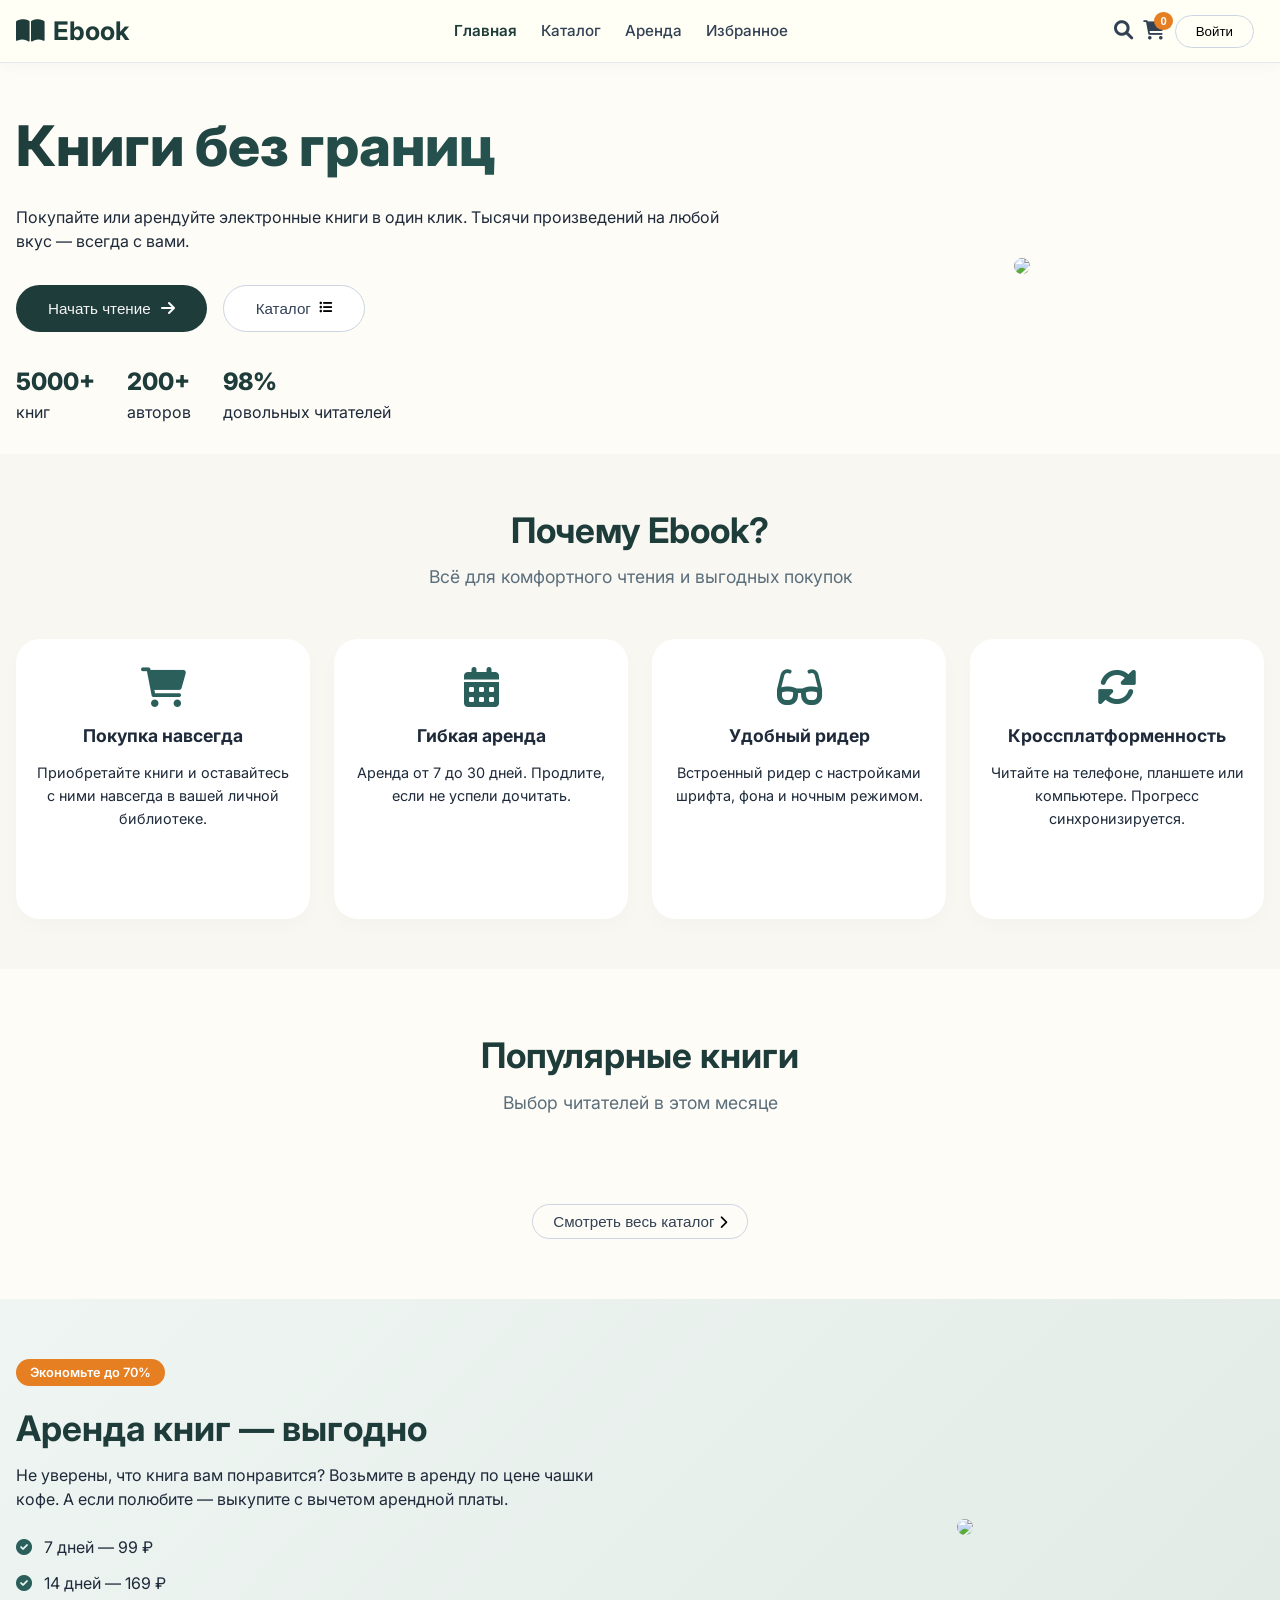
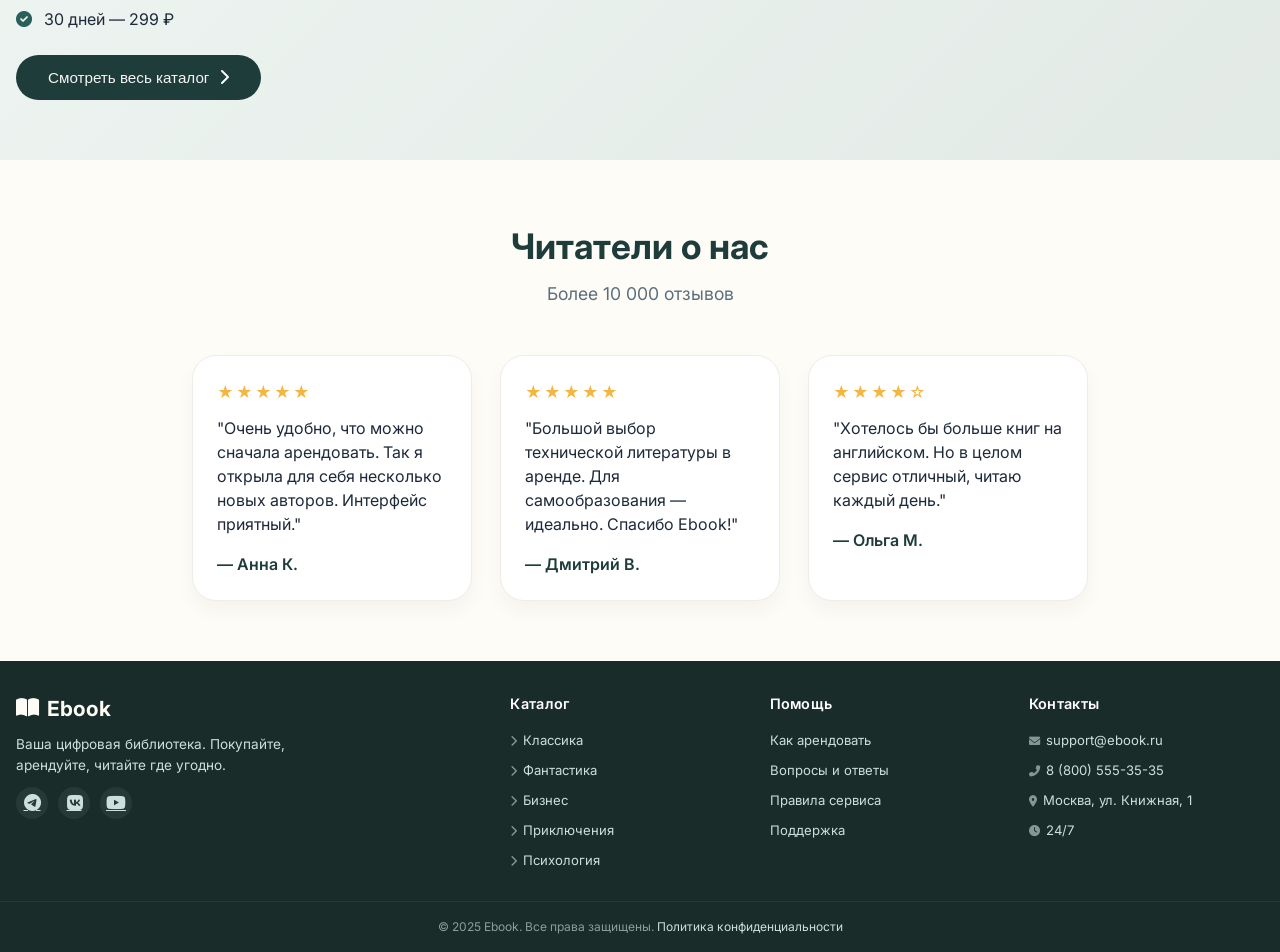
==== commit c2105629: "Pre-release(v2)" ====
--- a/index.html
+++ b/index.html
@@ -191,40 +191,49 @@
     </main>
 
     <footer class="footer">
-        <div class="container footer-container">
-            <div class="footer-col">
-                <h4>Помощь</h4>
+    <div class="container footer-container">
+        <div class="footer-col">
+            <div class="logo"><i class="fas fa-book-open"></i> Ebook</div>
+            <p>Ваша цифровая библиотека. Покупайте, арендуйте, читайте где угодно.</p>
+            <div class="socials">
+                <a href="https://web.telegram.org/" aria-label="Telegram"><i class="fab fa-telegram"></i></a>
+                <a href="https://vk.ru/id590981479" aria-label="VK"><i class="fab fa-vk"></i></a>
+                <a href="https://www.youtube.com/watch?v=0uU8vvMpwZo&t=7871s" aria-label="YouTube"><i class="fab fa-youtube"></i></a>
+            </div>
+        </div>
+        <div class="footer-col">
+            <h4>Каталог</h4>
+            <ul>
+                <li><a href="catalog.html?genre=классика"><i class="fas fa-chevron-right"></i> Классика</a></li>
+                <li><a href="catalog.html?genre=фантастика"><i class="fas fa-chevron-right"></i> Фантастика</a></li>
+                <li><a href="catalog.html?genre=бизнес"><i class="fas fa-chevron-right"></i> Бизнес</a></li>
+                <li><a href="catalog.html?genre=приключения"><i class="fas fa-chevron-right"></i> Приключения</a></li>
+                <li><a href="catalog.html?genre=психология"><i class="fas fa-chevron-right"></i> Психология</a></li>
+            </ul>
+        </div>
+        <div class="footer-col">
+            <h4>Помощь</h4>
                     <ul>
                         <li><a href="faq.html#how-to-rent">Как арендовать</a></li>
                         <li><a href="faq.html#qa">Вопросы и ответы</a></li>
                         <li><a href="faq.html#rules">Правила сервиса</a></li>
                         <li><a href="faq.html#support">Поддержка</a></li>
                     </ul>
-                <div class="logo"><i class="fas fa-book-open"></i> Ebook</div>
-                <p>Ваша цифровая библиотека. Покупайте, арендуйте, читайте где угодно.</p>
-                <div class="socials">
-                    <a href="#"><i class="fab fa-telegram"></i></a>
-                    <a href="#"><i class="fab fa-vk"></i></a>
-                    <a href="#"><i class="fab fa-instagram"></i></a>
-                </div>
-            </div>
-            <div class="footer-col">
-                <h4>Каталог</h4>
-                <ul>
-                    <li><a href="catalog.html?genre=классика">Классика</a></li>
-                    <li><a href="catalog.html?genre=фантастика">Фантастика</a></li>
-                    <li><a href="catalog.html?genre=бизнес">Бизнес-литература</a></li>
-                    <li><a href="catalog.html?genre=приключения">Приключения</a></li>
-                    <li><a href="catalog.html?genre=философия">Философия</a></li>
-                    <li><a href="catalog.html?genre=психология">Психология</a></li>
-                </ul>
-            </div>
-        </div>
-        <div class="footer-bottom">
-            <p>© 2025 Ebook. Все права защищены.</p>
-        </div>
-    </footer>
-
+        </div>
+        <div class="footer-col">
+            <h4>Контакты</h4>
+            <ul>
+                <li><a href="mailto:support@ebook.ru"><i class="fas fa-envelope"></i> support@ebook.ru</a></li>
+                <li><a href="tel:88005553535"><i class="fas fa-phone-alt"></i> 8 (800) 555-35-35</a></li>
+                <li><a href="#"><i class="fas fa-map-marker-alt"></i> Москва, ул. Книжная, 1</a></li>
+                <li><a href="#"><i class="fas fa-clock"></i> 24/7</a></li>
+            </ul>
+        </div>
+    </div>
+    <div class="footer-bottom">
+        <p>© 2025 Ebook. Все права защищены. <a href="#">Политика конфиденциальности</a></p>
+    </div>
+</footer>
     <!-- Модальное окно авторизации -->
     <div id="authModal" class="modal">
         <div class="modal-content">
--- a/style.css
+++ b/style.css
@@ -528,62 +528,156 @@
 .footer {
     background: #1a2c2a;
     color: #cddfda;
-    padding-top: 40px;
+    padding-top: 32px;
 }
 
 .footer-container {
     display: grid;
-    grid-template-columns: repeat(auto-fit, minmax(180px, 1fr));
-    gap: 32px;
-    padding-bottom: 32px;
+    grid-template-columns: 2fr 1fr 1fr 1fr;
+    gap: 24px;
+    padding-bottom: 24px;
 }
 
 .footer-col .logo {
     color: #fefcf7;
-    margin-bottom: 16px;
+    margin-bottom: 10px;
+    font-size: 1.3rem;
+}
+
+.footer-col .logo i {
+    font-size: 1.3rem;
+}
+
+.footer-col p {
+    font-size: 0.85rem;
+    line-height: 1.5;
+    color: #cddfda;
+    margin-bottom: 12px;
+    max-width: 280px;
 }
 
 .footer-col h4 {
     color: white;
-    margin-bottom: 16px;
-    font-size: 1rem;
+    margin-bottom: 12px;
+    font-size: 0.9rem;
+    font-weight: 600;
+    letter-spacing: 0.3px;
 }
 
 .footer-col ul {
     list-style: none;
 }
 
-.footer-col ul li, .footer-col ul li a {
+.footer-col ul li {
+    margin-bottom: 6px;
+}
+
+.footer-col ul li a {
     color: #cddfda;
     text-decoration: none;
-    margin-bottom: 8px;
-    display: flex;
-    gap: 8px;
-    align-items: center;
-    font-size: 0.9rem;
-    transition: 0.2s;
+    font-size: 0.82rem;
+    transition: 0.2s;
+    display: inline-flex;
+    align-items: center;
+    gap: 6px;
 }
 
 .footer-col ul li a:hover {
     color: white;
+    transform: translateX(4px);
+}
+
+.footer-col ul li a i {
+    font-size: 0.7rem;
+    opacity: 0.6;
+}
+
+.socials {
+    display: flex;
+    gap: 10px;
+    margin-top: 4px;
 }
 
 .socials a {
     color: #cddfda;
-    font-size: 1.3rem;
-    margin-right: 14px;
+    font-size: 1.1rem;
+    transition: 0.2s;
+    width: 32px;
+    height: 32px;
+    display: flex;
+    align-items: center;
+    justify-content: center;
+    border-radius: 50%;
+    background: rgba(255,255,255,0.06);
     transition: 0.2s;
 }
 
 .socials a:hover {
     color: white;
+    background: rgba(255,255,255,0.12);
+    transform: translateY(-2px);
 }
 
 .footer-bottom {
     text-align: center;
-    padding: 20px;
-    border-top: 1px solid #2c4743;
-    font-size: 0.8rem;
+    padding: 16px;
+    border-top: 1px solid rgba(255,255,255,0.06);
+    font-size: 0.75rem;
+    color: #8a9e9a;
+}
+
+.footer-bottom a {
+    color: #cddfda;
+    text-decoration: none;
+    transition: 0.2s;
+}
+
+.footer-bottom a:hover {
+    color: white;
+}
+
+/* Адаптив для футера */
+@media (max-width: 992px) {
+    .footer-container {
+        grid-template-columns: 1fr 1fr;
+        gap: 20px;
+    }
+    
+    .footer-col:first-child {
+        grid-column: 1 / -1;
+    }
+    
+    .footer-col p {
+        max-width: 100%;
+    }
+}
+
+@media (max-width: 480px) {
+    .footer {
+        padding-top: 24px;
+    }
+    
+    .footer-container {
+        grid-template-columns: 1fr;
+        gap: 16px;
+        padding-bottom: 16px;
+    }
+    
+    .footer-col:first-child {
+        grid-column: 1;
+    }
+    
+    .socials {
+        justify-content: center;
+    }
+    
+    .footer-col h4 {
+        margin-bottom: 8px;
+    }
+    
+    .footer-col ul li {
+        margin-bottom: 4px;
+    }
 }
 
 /* RESPONSIVE */
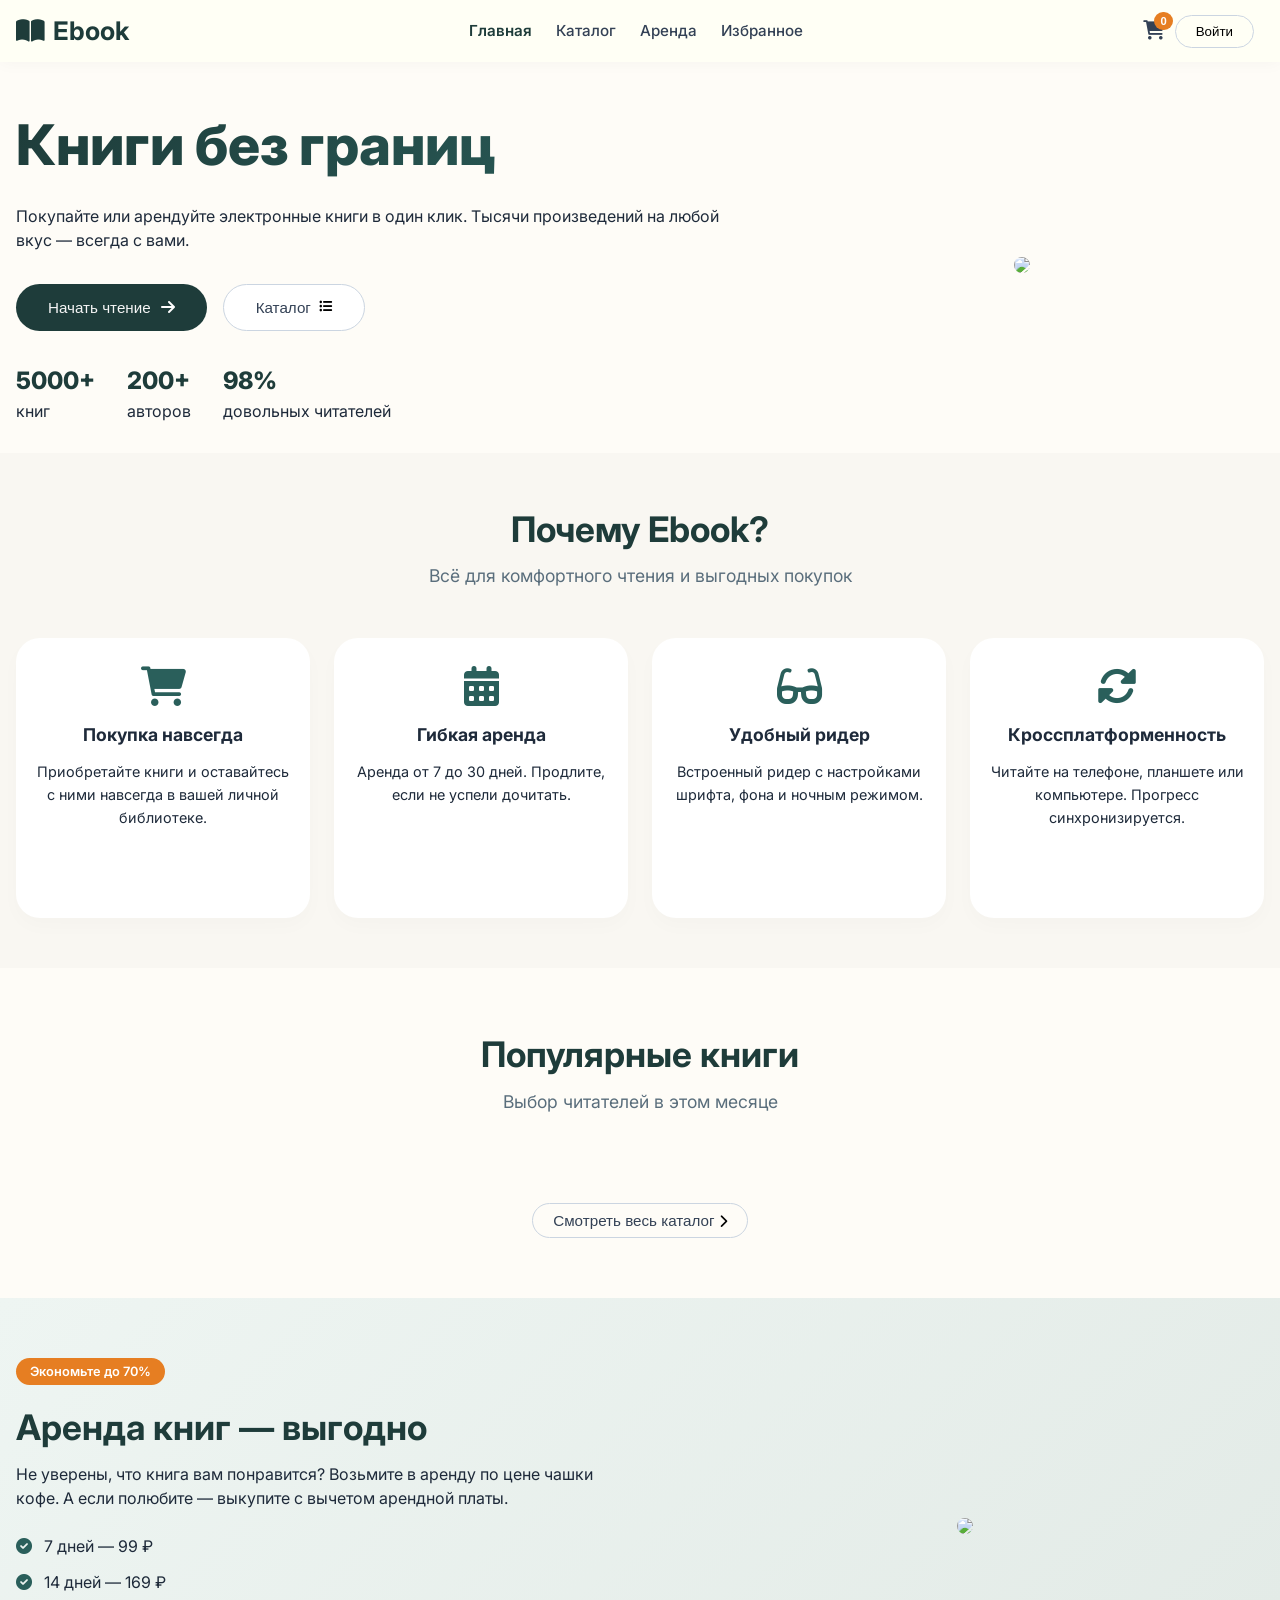
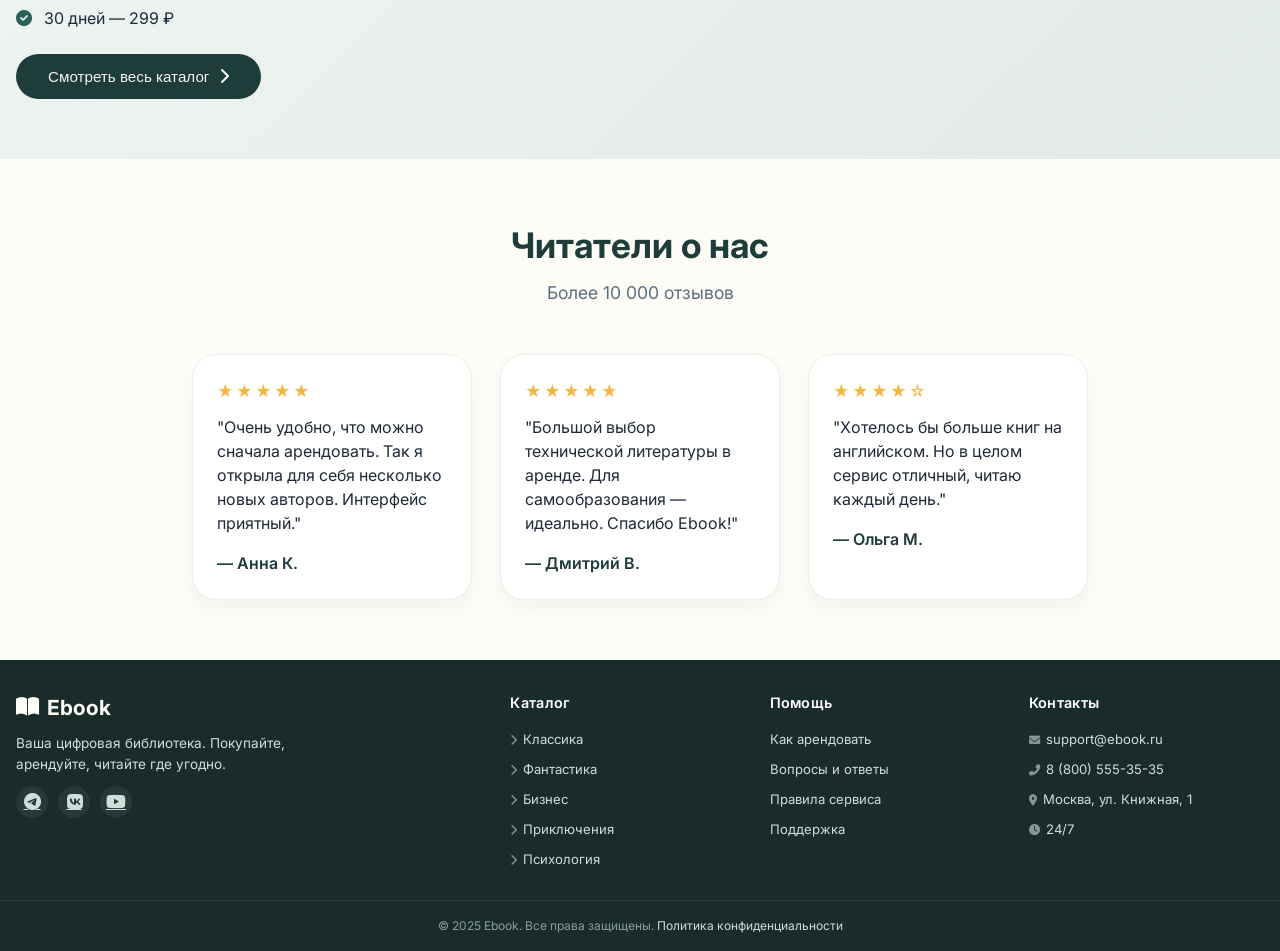
==== commit c8f21d45: "FULLRELEASE" ====
--- a/index.html
+++ b/index.html
@@ -22,7 +22,6 @@
                 <a href="favorites.html" class="nav-link">Избранное</a>
             </nav>
             <div class="header-actions">
-                <button class="icon-btn" id="searchToggle"><i class="fas fa-search"></i></button>
                 <div style="position: relative;">
                     <button class="icon-btn cart-btn">
                         <i class="fas fa-shopping-cart"></i>
@@ -55,12 +54,6 @@
             </div>
             <button class="mobile-menu-btn" id="mobileMenuBtn"><i class="fas fa-bars"></i></button>
         </div>
-        <div class="search-bar" id="searchBar">
-            <div class="container">
-                <input type="text" placeholder="Поиск книг, авторов, жанров..." id="searchInput">
-                <button><i class="fas fa-search"></i></button>
-            </div>
-        </div>
     </header>
 
     <main>
